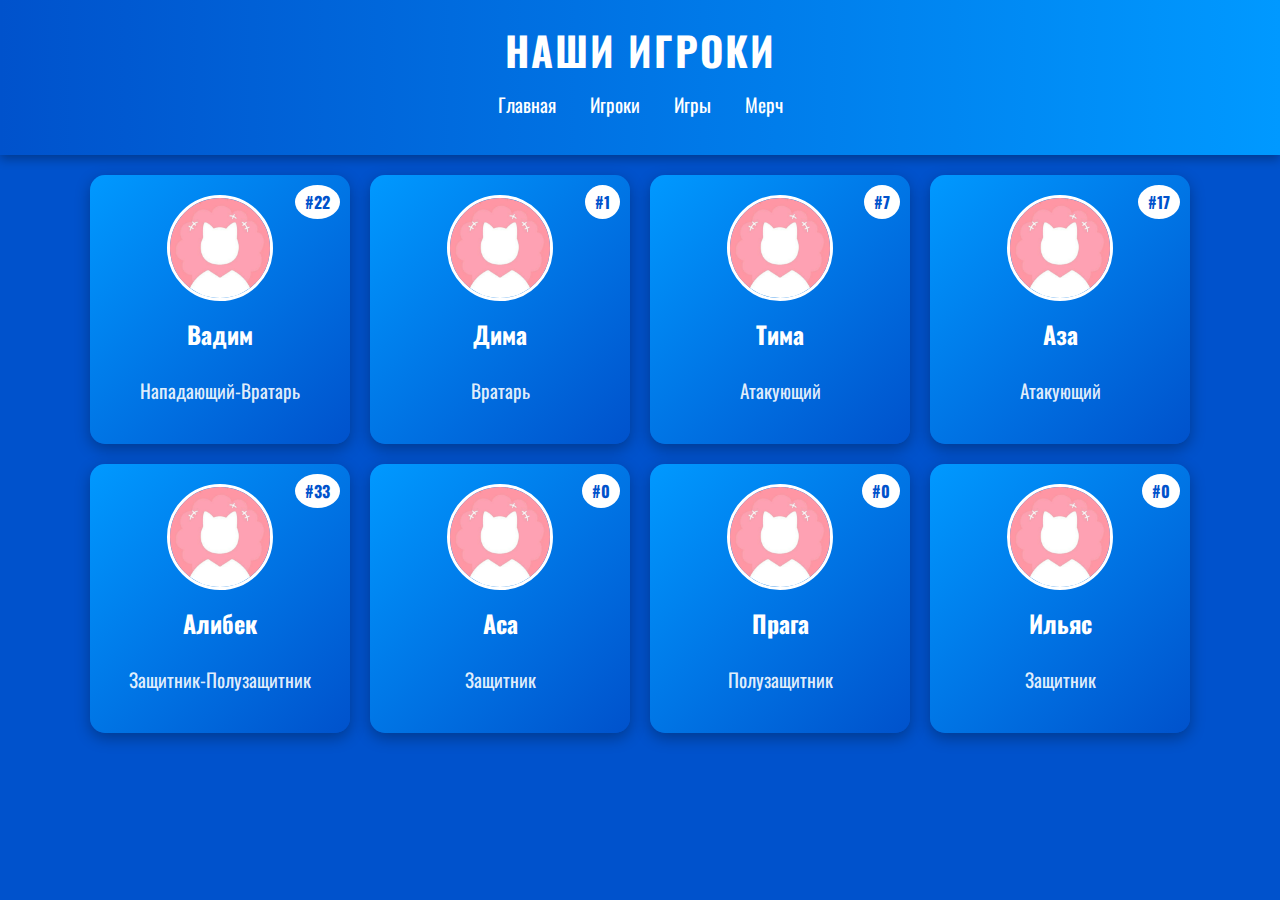
==== players.html @ 96823b9c "Add files via upload" ====
<!DOCTYPE html>
<html lang="ru">
<head>
    <meta charset="UTF-8">
    <meta name="viewport" content="width=device-width, initial-scale=1.0">
    <title>Игроки команды</title>
    <link rel="stylesheet" href="styles.css">
</head>
<body>
    <header>
        <h1>Наши Игроки</h1>
        <nav>
            <ul>
                <li><a href="index.html">Главная</a></li>
                <li><a href="players.html">Игроки</a></li>
                <li><a href="games.html">Игры</a></li>
                <li><a href="merch.html">Мерч</a></li>
            </ul>
        </nav>
    </header>

    <section class="players-container">
        <div class="player">
            <img src="player3.jpg" alt="Игрок 1">
            <h3>Вадим</h3>
            <p>Нападающий-Вратарь</p>
            <span class="player-number">#22</span>
        </div>

        <div class="player">
            <img src="player3.jpg" alt="Игрок 2">
            <h3>Дима</h3>
            <p>Вратарь</p>
            <span class="player-number">#1</span>
        </div>

        <div class="player">
            <img src="player3.jpg" alt="Игрок 3">
            <h3>Тима</h3>
            <p>Атакующий</p>
            <span class="player-number">#7</span>
        </div>

        <div class="player">
            <img src="player3.jpg" alt="Игрок 3">
            <h3>Аза</h3>
            <p>Атакующий</p>
            <span class="player-number">#17</span>
        </div>

        <div class="player">
            <img src="player3.jpg" alt="Игрок 3">
            <h3>Алибек</h3>
            <p>Защитник-Полузащитник</p>
            <span class="player-number">#33</span>
        </div>

        <div class="player">
            <img src="player3.jpg" alt="Игрок 3">
            <h3>Аса</h3>
            <p>Защитник</p>
            <span class="player-number">#0</span>
        </div>

        <div class="player">
            <img src="player3.jpg" alt="Игрок 3">
            <h3>Прага</h3>
            <p>Полузащитник</p>
            <span class="player-number">#0</span>
        </div>

        <div class="player">
            <img src="player3.jpg" alt="Игрок 3">
            <h3>Ильяс</h3>
            <p>Защитник</p>
            <span class="player-number">#0</span>
        </div>
    </section>

    
</body>
</html>
---- styles.css ----
/* Подключение шрифтов */
@import url('https://fonts.googleapis.com/css2?family=Oswald:wght@300;400;700&display=swap');

/* Цвета команды */
:root {
    --primary-color: #0052cc; /* Синий */
    --secondary-color: #0099ff; /* Голубой */
    --accent-color: #ffffff; /* Белый */
}

/* Общие стили */
body {
    font-family: 'Oswald', sans-serif;
    margin: 0;
    padding: 0;
    background: var(--primary-color);
    color: var(--accent-color);
    display: flex;
    flex-direction: column;
    min-height: 100vh;
}

/* Шапка */
header {
    background: linear-gradient(90deg, var(--primary-color), var(--secondary-color));
    text-align: center;
    padding: 20px;
    box-shadow: 0 4px 10px rgba(0, 0, 0, 0.3);
}

header h1 {
    margin: 0;
    font-size: 2.5rem;
    text-transform: uppercase;
    letter-spacing: 2px;
}

/* Навигация */
nav ul {
    list-style: none;
    padding: 0;
    margin-top: 10px;
}

nav ul li {
    display: inline;
    margin: 0 15px;
}

nav a {
    color: var(--accent-color);
    font-size: 1.2rem;
    text-decoration: none;
    transition: 0.3s;
}

nav a:hover {
    color: var(--secondary-color);
}

/* Стили главной страницы */
.hero {
    text-align: center;
    padding: 100px 20px;
    background: url('images/stadium.jpg') no-repeat center center/cover;
    box-shadow: inset 0 0 0 1000px rgba(0, 0, 0, 0.6);
}

.hero h2 {
    font-size: 3rem;
    color: var(--accent-color);
    text-shadow: 3px 3px 10px rgba(0, 0, 0, 0.7);
}

.hero p {
    font-size: 1.5rem;
}

/* Карточки игроков */
/* Стили игроков */
.players-container {
    display: flex;
    flex-wrap: wrap;
    justify-content: center;
    padding: 20px;
    gap: 20px;
}

.player {
    background: linear-gradient(135deg, var(--secondary-color), var(--primary-color));
    padding: 20px;
    border-radius: 15px;
    text-align: center;
    width: 220px;
    transition: transform 0.3s, box-shadow 0.3s;
    box-shadow: 0 5px 15px rgba(0, 0, 0, 0.3);
    position: relative;
}

.player:hover {
    transform: scale(1.1);
    box-shadow: 0 10px 25px rgba(0, 0, 0, 0.5);
}

.player img {
    width: 100px;
    height: 100px;
    border-radius: 50%;
    border: 3px solid var(--accent-color);
}

.player h3 {
    margin-top: 10px;
    font-size: 1.5rem;
    color: var(--accent-color);
}

.player p {
    font-size: 1.2rem;
    color: rgba(255, 255, 255, 0.9);
}

.player-number {
    position: absolute;
    top: 10px;
    right: 10px;
    background: var(--accent-color);
    color: var(--primary-color);
    padding: 5px 10px;
    border-radius: 50%;
    font-weight: bold;
}


/* Таблица матчей */
.matches-table {
    width: 100%;
    border-collapse: collapse;
    text-align: center;
    background: rgba(255, 255, 255, 0.1);
    border-radius: 10px;
    overflow: hidden;
}

.matches-table th, .matches-table td {
    padding: 15px;
    border: 1px solid var(--accent-color);
}

.matches-table th {
    background: var(--primary-color);
    font-weight: bold;
}

.matches-table tr:hover {
    background: rgba(255, 255, 255, 0.2);
}

/* Фиксированный футер */
footer {
    background: var(--primary-color);
    text-align: center;
    padding: 15px;
    position: fixed;
    bottom: 0;
    width: 100%;
}
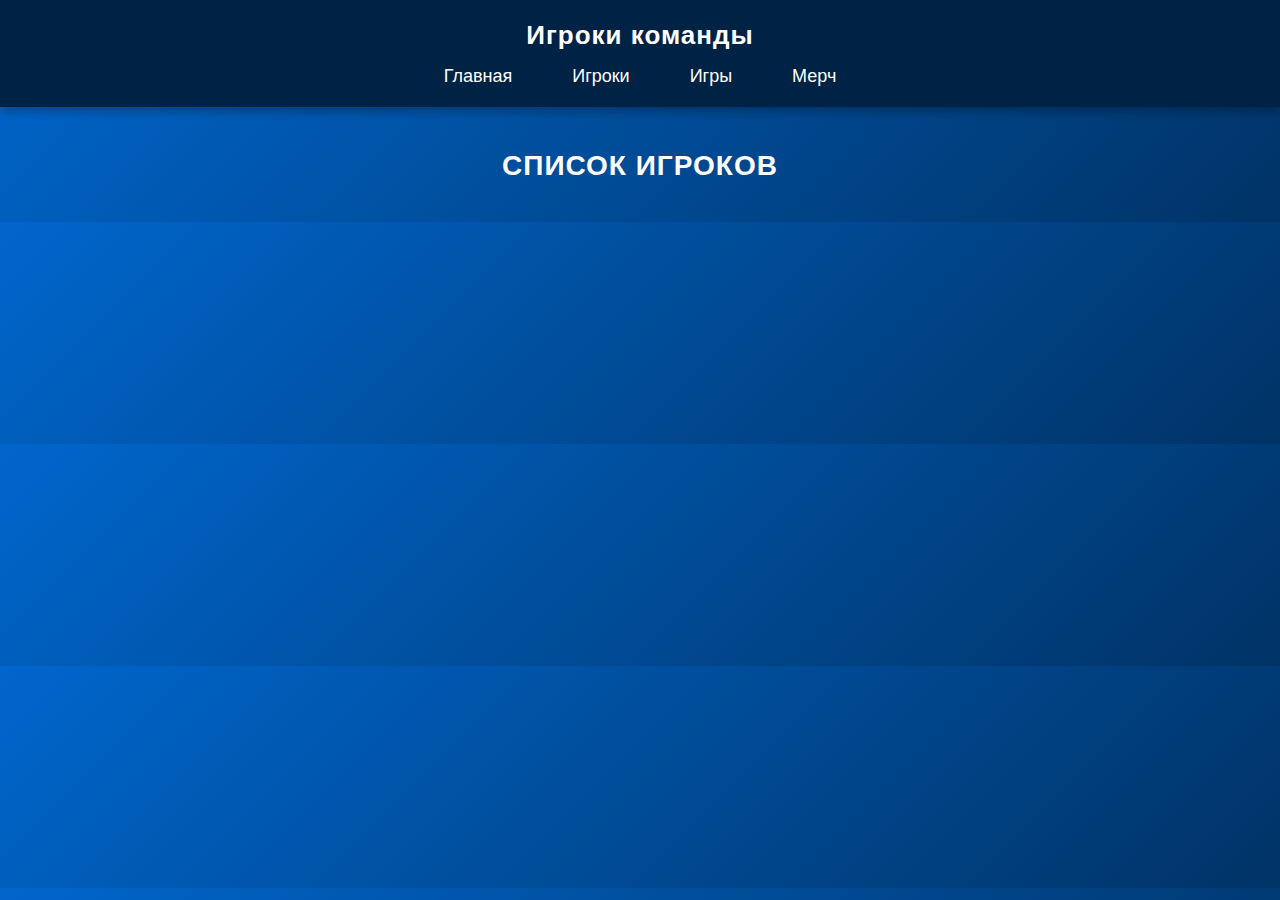
==== commit 382dd88d: "Add files via upload" ====
--- a/players.html
+++ b/players.html
@@ -4,11 +4,122 @@
     <meta charset="UTF-8">
     <meta name="viewport" content="width=device-width, initial-scale=1.0">
     <title>Игроки команды</title>
-    <link rel="stylesheet" href="styles.css">
+    <script defer src="players.js"></script>
+
+    <style>
+        body {
+            font-family: Arial, sans-serif;
+            margin: 0;
+            padding: 0;
+            background: linear-gradient(135deg, #0066cc, #003366);
+            color: white;
+        }
+
+        header {
+            background: #002244;
+            padding: 20px;
+            text-align: center;
+            box-shadow: 0 4px 10px rgba(0, 0, 0, 0.3);
+        }
+
+        header h1 {
+            margin: 0;
+            font-size: 26px;
+            letter-spacing: 1px;
+        }
+
+        nav ul {
+            list-style: none;
+            padding: 0;
+            margin: 15px 0 0;
+            display: flex;
+            justify-content: center;
+        }
+
+        nav ul li {
+            margin: 0 15px;
+        }
+
+        nav ul li a {
+            color: white;
+            text-decoration: none;
+            font-size: 18px;
+            padding: 10px 15px;
+            border-radius: 5px;
+            transition: background 0.3s ease;
+        }
+
+        nav ul li a:hover,
+        nav ul li.active a {
+            background: #007BFF;
+        }
+
+        main {
+            padding: 20px;
+            text-align: center;
+        }
+
+        h2 {
+            font-size: 28px;
+            margin-bottom: 20px;
+            text-transform: uppercase;
+            letter-spacing: 1px;
+        }
+
+        .players-container {
+            display: flex;
+            flex-wrap: wrap;
+            justify-content: center;
+            gap: 20px;
+            margin-top: 20px;
+        }
+
+        .player-card {
+            background: rgba(255, 255, 255, 0.1);
+            padding: 20px;
+            border-radius: 10px;
+            width: 250px;
+            text-align: center;
+            box-shadow: 0 5px 15px rgba(255, 255, 255, 0.2);
+            transition: transform 0.2s ease-in-out, background 0.3s ease-in-out;
+        }
+
+        .player-card:hover {
+            background: rgba(0, 123, 255, 0.4);
+            transform: scale(1.05);
+        }
+
+        .player-card h3 {
+            margin: 10px 0;
+            font-size: 22px;
+        }
+
+        .player-card p {
+            margin: 5px 0;
+            font-size: 18px;
+            color: #ddd;
+        }
+
+        footer {
+            background: #002244;
+            text-align: center;
+            padding: 15px;
+            position: fixed;
+            bottom: 0;
+            width: 100%;
+            box-shadow: 0 -2px 10px rgba(0, 0, 0, 0.3);
+        }
+
+        footer p {
+            margin: 0;
+            font-size: 16px;
+            color: white;
+        }
+    </style>
 </head>
 <body>
     <header>
-        <h1>Наши Игроки</h1>
+        <h1>Игроки команды</h1>
         <nav>
             <ul>
                 <li><a href="index.html">Главная</a></li>
@@ -19,64 +130,36 @@
         </nav>
     </header>
 
-    <section class="players-container">
-        <div class="player">
-            <img src="player3.jpg" alt="Игрок 1">
-            <h3>Вадим</h3>
-            <p>Нападающий-Вратарь</p>
-            <span class="player-number">#22</span>
+    <main>
+        <h2>Список игроков</h2>
+        <div class="players-container" id="players-container">
+            <!-- Карточки игроков добавляются через JS -->
         </div>
-
-        <div class="player">
-            <img src="player3.jpg" alt="Игрок 2">
-            <h3>Дима</h3>
-            <p>Вратарь</p>
-            <span class="player-number">#1</span>
-        </div>
-
-        <div class="player">
-            <img src="player3.jpg" alt="Игрок 3">
-            <h3>Тима</h3>
-            <p>Атакующий</p>
-            <span class="player-number">#7</span>
-        </div>
-
-        <div class="player">
-            <img src="player3.jpg" alt="Игрок 3">
-            <h3>Аза</h3>
-            <p>Атакующий</p>
-            <span class="player-number">#17</span>
-        </div>
-
-        <div class="player">
-            <img src="player3.jpg" alt="Игрок 3">
-            <h3>Алибек</h3>
-            <p>Защитник-Полузащитник</p>
-            <span class="player-number">#33</span>
-        </div>
-
-        <div class="player">
-            <img src="player3.jpg" alt="Игрок 3">
-            <h3>Аса</h3>
-            <p>Защитник</p>
-            <span class="player-number">#0</span>
-        </div>
-
-        <div class="player">
-            <img src="player3.jpg" alt="Игрок 3">
-            <h3>Прага</h3>
-            <p>Полузащитник</p>
-            <span class="player-number">#0</span>
-        </div>
-
-        <div class="player">
-            <img src="player3.jpg" alt="Игрок 3">
-            <h3>Ильяс</h3>
-            <p>Защитник</p>
-            <span class="player-number">#0</span>
-        </div>
-    </section>
+    </main>
 
     
+
+    <script>
+        function loadPlayers() {
+            const container = document.getElementById("players-container");
+            container.innerHTML = "";
+            
+            let players = JSON.parse(localStorage.getItem("players")) || [];
+
+            players.forEach(player => {
+                const card = document.createElement("div");
+                card.classList.add("player-card");
+                card.innerHTML = `
+                    <img src="${player.photo}" alt="${player.name}">
+                    <h3>${player.name}</h3>
+                    <p>Позиция: ${player.position}</p>
+                    <p>Номер: ${player.number}</p>
+                `;
+                container.appendChild(card);
+            });
+        }
+
+        window.onload = loadPlayers;
+    </script>
 </body>
 </html>
